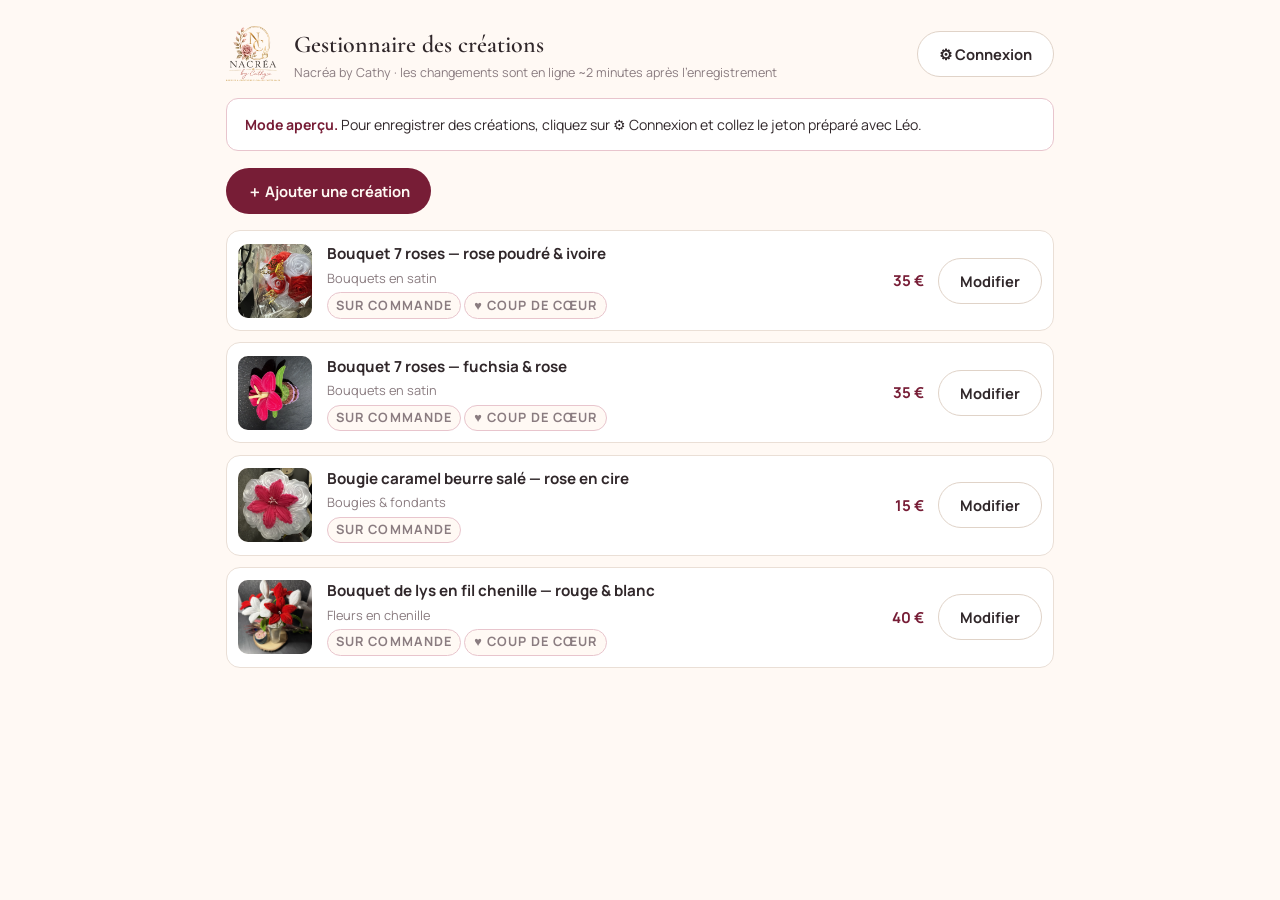
==== admin/index.html @ 980279f2 "Site Nacréa by Cathy : boutique, fiches produits, gestionnaire /admin/, régénération automatique Co-" ====
<!DOCTYPE html>
<html lang="fr">
<head>
<meta charset="UTF-8">
<meta name="viewport" content="width=device-width, initial-scale=1.0">
<meta name="robots" content="noindex, nofollow">
<title>Gestionnaire · Nacréa by Cathy</title>
<link rel="icon" href="/assets/favicon-32-nc.png">
<link rel="preconnect" href="https://fonts.googleapis.com">
<link href="https://fonts.googleapis.com/css2?family=Cormorant+Garamond:wght@500;600&family=Manrope:wght@400;500;600;700&display=swap" rel="stylesheet">
<style>
:root{--ivoire:#FFF9F4;--rose:#E8C5CD;--bordeaux:#771D36;--bordeaux2:#5E1729;--champagne:#C6A46D;--anthracite:#30272A}
*{margin:0;padding:0;box-sizing:border-box}
body{background:var(--ivoire);color:var(--anthracite);font-family:'Manrope',sans-serif;line-height:1.55;font-size:15px}
.wrap{max-width:860px;margin:0 auto;padding:1.2rem 1rem 5rem}
header.top{display:flex;align-items:center;gap:.9rem;padding:.4rem 0 1rem}
header.top img{width:54px}
header.top h1{font-family:'Cormorant Garamond',serif;font-size:1.5rem;font-weight:600}
header.top p{font-size:.78rem;color:#8a7c80}
.spacer{flex:1}
.btn{display:inline-flex;align-items:center;justify-content:center;gap:.4rem;min-height:46px;padding:.6rem 1.3rem;border-radius:999px;border:none;font-family:inherit;font-weight:700;font-size:.92rem;cursor:pointer;text-decoration:none;transition:all .15s}
.btn-p{background:var(--bordeaux);color:var(--ivoire)}
.btn-p:hover{background:var(--bordeaux2)}
.btn-s{background:#fff;color:var(--anthracite);border:1.5px solid #e0d3c8}
.btn-s:hover{border-color:var(--bordeaux)}
.btn-danger{background:none;border:none;color:#a33;font-weight:600;font-size:.82rem;cursor:pointer;min-height:44px;padding:0 .5rem}
.btn[disabled]{opacity:.5;cursor:wait}
.bandeau{border-radius:12px;padding:.9rem 1.1rem;font-size:.88rem;margin-bottom:1.1rem;background:#fff;border:1px solid var(--rose)}
.bandeau.ok{border-color:#b7c4b0}
.bandeau b{color:var(--bordeaux)}
.cartes{display:grid;gap:.7rem}
.cprod{display:flex;gap:.9rem;align-items:center;background:#fff;border:1px solid #eadfd6;border-radius:14px;padding:.7rem}
.cprod img{width:74px;height:74px;object-fit:cover;border-radius:10px;background:#f4ebe3}
.cprod .inf{flex:1;min-width:0}
.cprod .inf b{display:block;font-size:.95rem;white-space:nowrap;overflow:hidden;text-overflow:ellipsis}
.cprod .inf span{font-size:.8rem;color:#8a7c80}
.cprod .prix{font-weight:700;color:var(--bordeaux);white-space:nowrap}
.tag{display:inline-block;font-size:.68rem;font-weight:700;letter-spacing:.08em;text-transform:uppercase;padding:.15rem .55rem;border-radius:999px;background:var(--ivoire);border:1px solid var(--rose);color:var(--bordeaux);margin-top:.2rem}
.tag.off{background:var(--anthracite);color:#fff;border-color:var(--anthracite)}
form{display:grid;gap:1.1rem;background:#fff;border:1px solid #eadfd6;border-radius:16px;padding:1.3rem}
label{display:grid;gap:.35rem;font-weight:600;font-size:.88rem}
label small{font-weight:400;color:#8a7c80}
input[type=text],input[type=number],input[type=url],textarea,select{font-family:inherit;font-size:.95rem;padding:.7rem .8rem;border:1.5px solid #e0d3c8;border-radius:10px;background:var(--ivoire);min-height:46px;width:100%}
textarea{min-height:110px;resize:vertical}
input:focus,textarea:focus,select:focus{outline:2px solid var(--champagne);border-color:var(--champagne)}
.deux{display:grid;gap:1.1rem}
@media(min-width:640px){.deux{grid-template-columns:1fr 1fr}}
fieldset{border:1.5px solid #e0d3c8;border-radius:10px;padding:.8rem .9rem}
legend{font-weight:600;font-size:.88rem;padding:0 .4rem}
.checks{display:flex;flex-wrap:wrap;gap:.4rem .9rem}
.checks label{display:inline-flex;flex-direction:row;align-items:center;gap:.45rem;font-weight:500;min-height:40px}
.checks input{width:19px;height:19px;accent-color:var(--bordeaux)}
.photos{display:flex;flex-wrap:wrap;gap:.6rem}
.ph{position:relative;width:90px;height:90px;border-radius:10px;overflow:hidden;border:1px solid #eadfd6}
.ph img{width:100%;height:100%;object-fit:cover}
.ph button{position:absolute;top:3px;right:3px;width:26px;height:26px;border-radius:50%;border:none;background:rgba(48,39,42,.85);color:#fff;font-size:.85rem;cursor:pointer;line-height:1}
.addph{width:90px;height:90px;border:2px dashed #d5c5b8;border-radius:10px;background:none;font-size:1.6rem;color:var(--champagne);cursor:pointer}
.addph:hover{border-color:var(--bordeaux);color:var(--bordeaux)}
.actions{display:flex;gap:.7rem;flex-wrap:wrap;align-items:center}
.toast{position:fixed;left:50%;bottom:1.2rem;transform:translateX(-50%);background:var(--anthracite);color:#fff;padding:.8rem 1.3rem;border-radius:999px;font-size:.9rem;box-shadow:0 6px 24px rgba(0,0,0,.25);opacity:0;pointer-events:none;transition:opacity .25s;max-width:92vw;text-align:center}
.toast.on{opacity:1}
dialog{border:none;border-radius:16px;padding:1.5rem;max-width:460px;width:92vw;box-shadow:0 10px 40px rgba(0,0,0,.3)}
dialog::backdrop{background:rgba(48,39,42,.5)}
dialog h2{font-family:'Cormorant Garamond',serif;margin-bottom:.6rem}
dialog p{font-size:.87rem;color:#6b5f62;margin-bottom:.9rem}
dialog form{border:none;padding:0}
.hid{display:none!important}
h2.sec{font-family:'Cormorant Garamond',serif;font-size:1.35rem;margin:1.4rem 0 .7rem}
</style>
</head>
<body>
<div class="wrap">

  <header class="top">
    <img src="/assets/logo-header.webp" alt="" onerror="this.style.display='none'">
    <div>
      <h1>Gestionnaire des créations</h1>
      <p>Nacréa by Cathy · les changements sont en ligne ~2 minutes après l'enregistrement</p>
    </div>
    <div class="spacer"></div>
    <button class="btn btn-s" id="btn-config">⚙︎ Connexion</button>
  </header>

  <div class="bandeau" id="bandeau">Chargement…</div>

  <!-- ===== VUE LISTE ===== -->
  <section id="vue-liste">
    <div class="actions" style="margin-bottom:1rem">
      <button class="btn btn-p" id="btn-ajouter">＋ Ajouter une création</button>
    </div>
    <div class="cartes" id="liste"></div>
  </section>

  <!-- ===== VUE FORMULAIRE ===== -->
  <section id="vue-form" class="hid">
    <h2 class="sec" id="form-titre">Nouvelle création</h2>
    <form id="form" autocomplete="off">
      <label>Nom de la création
        <input type="text" id="f-nom" required maxlength="80" placeholder="Bouquet 9 roses — bordeaux &amp; ivoire">
      </label>
      <div class="deux">
        <label>Prix (€)
          <input type="number" id="f-prix" required min="1" max="999" step="0.5">
        </label>
        <label>Collection
          <select id="f-collection"></select>
        </label>
      </div>
      <fieldset>
        <legend>Occasions (plusieurs choix possibles)</legend>
        <div class="checks" id="f-occasions"></div>
      </fieldset>
      <label>Phrase d'accroche <small>1 à 2 phrases, visible sur la boutique et Google</small>
        <textarea id="f-accroche" required maxlength="180" style="min-height:64px"></textarea>
      </label>
      <label>Description complète <small>matières, dimensions, entretien — sauter une ligne entre les paragraphes</small>
        <textarea id="f-description" required></textarea>
      </label>
      <fieldset>
        <legend>Photos</legend>
        <div class="photos" id="f-photos"></div>
        <input type="file" id="f-file" accept="image/*" multiple class="hid">
        <p style="font-size:.78rem;color:#8a7c80;margin-top:.5rem">Les photos sont automatiquement compressées pour le web. Astuce iPhone : si une photo est refusée, envoyez-la-vous en JPG ou activez Réglages → Appareil photo → Formats → « Le plus compatible ».</p>
      </fieldset>
      <div class="deux">
        <label>Statut
          <select id="f-statut"></select>
        </label>
        <label>Lien de paiement Stripe <small>collez le lien « Payment Link » créé dans Stripe — laissez vide pour « Commander par message »</small>
          <input type="url" id="f-stripe" placeholder="https://buy.stripe.com/…">
        </label>
      </div>
      <div class="checks">
        <label><input type="checkbox" id="f-perso" checked> Personnalisable (couleurs, texte)</label>
        <label><input type="checkbox" id="f-coeur"> Coup de cœur (mis en avant sur l'accueil)</label>
      </div>
      <div class="actions">
        <button type="submit" class="btn btn-p" id="btn-save">Enregistrer et publier</button>
        <button type="button" class="btn btn-s" id="btn-annuler">Annuler</button>
        <span class="spacer"></span>
        <button type="button" class="btn-danger hid" id="btn-suppr">Supprimer cette création</button>
      </div>
    </form>
  </section>

</div>

<!-- ===== DIALOG CONNEXION ===== -->
<dialog id="dlg-config">
  <h2>Connexion GitHub</h2>
  <p>Le gestionnaire enregistre les créations directement dans le site. Ces informations restent sur cet appareil (rien n'est envoyé ailleurs que chez GitHub).</p>
  <form method="dialog">
    <label>Compte GitHub (owner)
      <input type="text" id="c-owner" placeholder="nacreabycathy">
    </label>
    <label>Nom du dépôt (repo)
      <input type="text" id="c-repo" placeholder="nacreabycathy.github.io">
    </label>
    <label>Jeton d'accès (token)
      <input type="text" id="c-token" placeholder="github_pat_…">
      <small>Créé une fois avec Léo : accès « Contents » en écriture sur ce dépôt uniquement.</small>
    </label>
    <div class="actions">
      <button class="btn btn-p" id="c-save" value="save">Se connecter</button>
      <button class="btn btn-s" value="cancel">Fermer</button>
    </div>
  </form>
</dialog>

<div class="toast" id="toast"></div>

<script>
"use strict";
/* ============================================================
   Gestionnaire Nacréa — SPA vanilla.
   Deux modes :
   - local  : lecture de /data/products.json (aperçu, pas d'écriture)
   - github : lecture/écriture via l'API GitHub (token localStorage)
   ============================================================ */
const LS_KEY = "nacrea_admin_v1";
const PATH_JSON = "data/products.json";
const BRANCH = "main";

const CFG_DEFAUT = { collections: {}, occasions: {}, statuts: {} };
let CFG = CFG_DEFAUT;          // config_nacrea.json (labels)
let CATALOG = { produits: [] };
let SHA = null;                 // sha GitHub courant de products.json
let EDIT_SLUG = null;           // slug en cours d'édition (null = création)
let NEW_PHOTOS = [];            // {name, blob, dataUrl} à uploader
let PHOTOS = [];                // chemins existants conservés

const $ = (id) => document.getElementById(id);
const conn = () => { try { return JSON.parse(localStorage.getItem(LS_KEY)) || {}; } catch { return {}; } };
const online = () => { const c = conn(); return !!(c.owner && c.repo && c.token); };

function toast(msg, ms = 3200) {
  const t = $("toast"); t.textContent = msg; t.classList.add("on");
  clearTimeout(t._h); t._h = setTimeout(() => t.classList.remove("on"), ms);
}

/* ---------- API GitHub ---------- */
function ghHeaders() {
  return { "Authorization": "Bearer " + conn().token, "Accept": "application/vnd.github+json" };
}
function ghUrl(path) {
  const c = conn();
  return `https://api.github.com/repos/${c.owner}/${c.repo}/contents/${path}`;
}
function b64EncodeUtf8(str) {
  const bytes = new TextEncoder().encode(str);
  let bin = ""; bytes.forEach(b => bin += String.fromCharCode(b));
  return btoa(bin);
}
function b64DecodeUtf8(b64) {
  const bin = atob(b64.replace(/\n/g, ""));
  const bytes = Uint8Array.from(bin, ch => ch.charCodeAt(0));
  return new TextDecoder().decode(bytes);
}
async function ghGetJson() {
  const r = await fetch(ghUrl(PATH_JSON) + "?ref=" + BRANCH, { headers: ghHeaders() });
  if (r.status === 401) throw new Error("Jeton invalide ou expiré — ouvrez ⚙︎ Connexion.");
  if (r.status === 404) throw new Error("data/products.json introuvable dans le dépôt.");
  if (!r.ok) throw new Error("GitHub a répondu " + r.status);
  const j = await r.json();
  SHA = j.sha;
  return JSON.parse(b64DecodeUtf8(j.content));
}
async function ghPut(path, contentB64, message, sha) {
  const body = { message, content: contentB64, branch: BRANCH };
  if (sha) body.sha = sha;
  const r = await fetch(ghUrl(path), { method: "PUT", headers: ghHeaders(), body: JSON.stringify(body) });
  if (r.status === 409 || r.status === 422) throw new Error("Conflit d'enregistrement — rechargez la page et recommencez.");
  if (!r.ok) throw new Error("Échec de l'envoi (" + r.status + ")");
  return r.json();
}
async function ghSaveCatalog(message) {
  const contenu = JSON.stringify(CATALOG, null, 2) + "\n";
  const res = await ghPut(PATH_JSON, b64EncodeUtf8(contenu), message, SHA);
  SHA = res.content.sha;
}

/* ---------- Chargement ---------- */
async function chargerConfig() {
  try {
    if (online()) {
      const r = await fetch(ghUrl("scripts/config_nacrea.json") + "?ref=" + BRANCH, { headers: ghHeaders() });
      if (r.ok) { CFG = JSON.parse(b64DecodeUtf8((await r.json()).content)); return; }
    }
    const r = await fetch("/scripts/config_nacrea.json");
    if (r.ok) CFG = await r.json();
  } catch { /* labels par défaut */ }
}
async function chargerCatalogue() {
  if (online()) {
    CATALOG = await ghGetJson();
  } else {
    const r = await fetch("/" + PATH_JSON);
    if (!r.ok) throw new Error("Impossible de lire " + PATH_JSON);
    CATALOG = await r.json();
  }
}

/* ---------- Rendu ---------- */
function bandeau() {
  const b = $("bandeau");
  if (online()) {
    const c = conn();
    b.className = "bandeau ok";
    b.innerHTML = `Connecté à <b>${c.owner}/${c.repo}</b> — vos enregistrements sont publiés automatiquement.`;
  } else {
    b.className = "bandeau";
    b.innerHTML = `<b>Mode aperçu.</b> Pour enregistrer des créations, cliquez sur ⚙︎ Connexion et collez le jeton préparé avec Léo.`;
  }
}
function labelOf(map, k) { return (CFG[map] && CFG[map][k]) || k; }
function renderListe() {
  const el = $("liste");
  const ps = CATALOG.produits || [];
  if (!ps.length) { el.innerHTML = "<p>Aucune création pour le moment. Ajoutez la première !</p>"; return; }
  el.innerHTML = ps.map(p => `
    <div class="cprod">
      <img src="/${(p.photos && p.photos[0]) || ""}" alt="" onerror="this.style.visibility='hidden'">
      <div class="inf">
        <b>${esc(p.nom)}</b>
        <span>${esc(labelOf("collections", p.collection))}</span><br>
        <span class="tag ${p.statut === "epuise" ? "off" : ""}">${esc(labelOf("statuts", p.statut))}</span>
        ${p.coup_de_coeur ? '<span class="tag">♥ coup de cœur</span>' : ""}
      </div>
      <div class="prix">${p.prix} €</div>
      <button class="btn btn-s" data-edit="${esc(p.slug)}">Modifier</button>
    </div>`).join("");
  el.querySelectorAll("[data-edit]").forEach(b =>
    b.addEventListener("click", () => ouvrirForm(b.dataset.edit)));
}
function esc(s) { const d = document.createElement("div"); d.textContent = s == null ? "" : String(s); return d.innerHTML; }

/* ---------- Formulaire ---------- */
function remplirSelects() {
  $("f-collection").innerHTML = Object.entries(CFG.collections || {})
    .map(([k, v]) => `<option value="${k}">${esc(v)}</option>`).join("");
  $("f-statut").innerHTML = Object.entries(CFG.statuts || {})
    .map(([k, v]) => `<option value="${k}">${esc(v)}</option>`).join("");
  $("f-occasions").innerHTML = Object.entries(CFG.occasions || {})
    .map(([k, v]) => `<label><input type="checkbox" value="${k}"> ${esc(v)}</label>`).join("");
}
function slugify(s) {
  return s.normalize("NFD").replace(/[̀-ͯ]/g, "")
    .toLowerCase().replace(/[^a-z0-9]+/g, "-").replace(/^-+|-+$/g, "").slice(0, 60);
}
function renderPhotos() {
  const zone = $("f-photos");
  const vign = PHOTOS.map((p, i) =>
    `<div class="ph"><img src="/${esc(p)}"><button type="button" data-rmold="${i}" aria-label="Retirer">✕</button></div>`)
    .concat(NEW_PHOTOS.map((n, i) =>
      `<div class="ph"><img src="${n.dataUrl}"><button type="button" data-rmnew="${i}" aria-label="Retirer">✕</button></div>`));
  zone.innerHTML = vign.join("") + `<button type="button" class="addph" id="btn-addph" aria-label="Ajouter une photo">＋</button>`;
  $("btn-addph").addEventListener("click", () => $("f-file").click());
  zone.querySelectorAll("[data-rmold]").forEach(b => b.addEventListener("click", () => { PHOTOS.splice(+b.dataset.rmold, 1); renderPhotos(); }));
  zone.querySelectorAll("[data-rmnew]").forEach(b => b.addEventListener("click", () => { NEW_PHOTOS.splice(+b.dataset.rmnew, 1); renderPhotos(); }));
}
function ouvrirForm(slug) {
  EDIT_SLUG = slug || null;
  NEW_PHOTOS = [];
  const p = slug ? CATALOG.produits.find(x => x.slug === slug) : null;
  $("form-titre").textContent = p ? "Modifier : " + p.nom : "Nouvelle création";
  $("btn-suppr").classList.toggle("hid", !p);
  $("f-nom").value = p ? p.nom : "";
  $("f-prix").value = p ? p.prix : "";
  $("f-collection").value = p ? p.collection : Object.keys(CFG.collections)[0];
  $("f-statut").value = p ? p.statut : "sur-commande";
  $("f-accroche").value = p ? p.accroche : "";
  $("f-description").value = p ? p.description : "";
  $("f-stripe").value = p ? (p.stripe_url || "") : "";
  $("f-perso").checked = p ? !!p.personnalisable : true;
  $("f-coeur").checked = p ? !!p.coup_de_coeur : false;
  $("f-occasions").querySelectorAll("input").forEach(c => c.checked = p ? p.occasions.includes(c.value) : false);
  PHOTOS = p ? [...p.photos] : [];
  renderPhotos();
  $("vue-liste").classList.add("hid");
  $("vue-form").classList.remove("hid");
  window.scrollTo(0, 0);
}
function fermerForm() {
  $("vue-form").classList.add("hid");
  $("vue-liste").classList.remove("hid");
}

/* ---------- Compression photo (WebP, fallback JPEG) ---------- */
async function compresser(file) {
  let bmp;
  try { bmp = await createImageBitmap(file); }
  catch { throw new Error(`« ${file.name} » n'est pas lisible par ce navigateur (photo HEIC ?). Envoyez-la en JPG.`); }
  const MAX = 1400;
  const ratio = Math.min(1, MAX / Math.max(bmp.width, bmp.height));
  const cv = document.createElement("canvas");
  cv.width = Math.round(bmp.width * ratio); cv.height = Math.round(bmp.height * ratio);
  cv.getContext("2d").drawImage(bmp, 0, 0, cv.width, cv.height);
  let blob = await new Promise(res => cv.toBlob(res, "image/webp", 0.85));
  let ext = "webp";
  if (!blob) { blob = await new Promise(res => cv.toBlob(res, "image/jpeg", 0.85)); ext = "jpg"; }
  const dataUrl = await new Promise(res => { const fr = new FileReader(); fr.onload = () => res(fr.result); fr.readAsDataURL(blob); });
  return { blob, dataUrl, ext };
}
$("f-file").addEventListener("change", async (ev) => {
  for (const file of ev.target.files) {
    try {
      const { blob, dataUrl, ext } = await compresser(file);
      NEW_PHOTOS.push({ blob, dataUrl, ext });
    } catch (e) { alert(e.message); }
  }
  ev.target.value = "";
  renderPhotos();
});

/* ---------- Enregistrement ---------- */
$("form").addEventListener("submit", async (ev) => {
  ev.preventDefault();
  if (!online()) { $("dlg-config").showModal(); return; }
  const occasions = [...$("f-occasions").querySelectorAll("input:checked")].map(c => c.value);
  if (!occasions.length) { alert("Choisissez au moins une occasion."); return; }
  if (!PHOTOS.length && !NEW_PHOTOS.length) { alert("Ajoutez au moins une photo."); return; }

  const btn = $("btn-save"); btn.disabled = true; btn.textContent = "Publication…";
  try {
    const nom = $("f-nom").value.trim();
    const slug = EDIT_SLUG || uniqueSlug(slugify(nom));

    // 1. Upload des nouvelles photos
    for (let i = 0; i < NEW_PHOTOS.length; i++) {
      const n = NEW_PHOTOS[i];
      const chemin = `assets/produits/${slug}-${Date.now()}-${i + 1}.${n.ext}`;
      const b64 = n.dataUrl.split(",")[1];
      toast(`Envoi de la photo ${i + 1}/${NEW_PHOTOS.length}…`, 8000);
      await ghPut(chemin, b64, `photo : ${chemin}`);
      PHOTOS.push(chemin);
    }

    // 2. Mise à jour du catalogue
    const produit = {
      slug, nom,
      prix: parseFloat($("f-prix").value),
      collection: $("f-collection").value,
      occasions,
      accroche: $("f-accroche").value.trim(),
      description: $("f-description").value.trim(),
      photos: PHOTOS,
      stripe_url: $("f-stripe").value.trim(),
      statut: $("f-statut").value,
      personnalisable: $("f-perso").checked,
      coup_de_coeur: $("f-coeur").checked,
      ajoute_le: (EDIT_SLUG && (CATALOG.produits.find(x => x.slug === EDIT_SLUG) || {}).ajoute_le) || new Date().toISOString().slice(0, 10),
    };
    const idx = CATALOG.produits.findIndex(x => x.slug === slug);
    if (idx >= 0) CATALOG.produits[idx] = produit; else CATALOG.produits.unshift(produit);
    await ghSaveCatalog((idx >= 0 ? "modif" : "ajout") + " : " + nom);

    toast("Enregistré ! La création sera en ligne dans ~2 minutes ✓", 6000);
    fermerForm(); renderListe();
  } catch (e) {
    alert("Erreur : " + e.message);
  } finally {
    btn.disabled = false; btn.textContent = "Enregistrer et publier";
  }
});
function uniqueSlug(base) {
  let s = base || "creation", i = 2;
  while (CATALOG.produits.some(p => p.slug === s)) s = base + "-" + i++;
  return s;
}

/* ---------- Suppression ---------- */
$("btn-suppr").addEventListener("click", async () => {
  const p = CATALOG.produits.find(x => x.slug === EDIT_SLUG);
  if (!p) return;
  if (!confirm(`Supprimer « ${p.nom} » ? La fiche sera retirée du site.`)) return;
  try {
    CATALOG.produits = CATALOG.produits.filter(x => x.slug !== EDIT_SLUG);
    await ghSaveCatalog("suppression : " + p.nom);
    toast("Création supprimée. Mise à jour du site dans ~2 minutes ✓", 5000);
    fermerForm(); renderListe();
  } catch (e) { alert("Erreur : " + e.message); }
});

/* ---------- Connexion ---------- */
$("btn-config").addEventListener("click", () => {
  const c = conn();
  const def = (v) => (v && v[0] !== "[") ? v : "";
  $("c-owner").value = c.owner || def(CFG.github_owner);
  $("c-repo").value = c.repo || def(CFG.github_repo);
  $("c-token").value = c.token || "";
  $("dlg-config").showModal();
});
$("c-save").addEventListener("click", async () => {
  const c = { owner: $("c-owner").value.trim(), repo: $("c-repo").value.trim(), token: $("c-token").value.trim() };
  localStorage.setItem(LS_KEY, JSON.stringify(c));
  if (online()) {
    try { await chargerCatalogue(); await chargerConfig(); remplirSelects(); toast("Connexion réussie ✓"); }
    catch (e) { toast("Connexion impossible : " + e.message, 6000); }
  }
  bandeau(); renderListe();
});

/* ---------- Init ---------- */
$("btn-ajouter").addEventListener("click", () => ouvrirForm(null));
$("btn-annuler").addEventListener("click", fermerForm);
(async function init() {
  bandeau();
  try {
    await chargerConfig();
    remplirSelects();
    await chargerCatalogue();
    renderListe();
  } catch (e) {
    $("liste").innerHTML = "<p>" + esc(e.message) + "</p>";
  }
})();
</script>
</body>
</html>
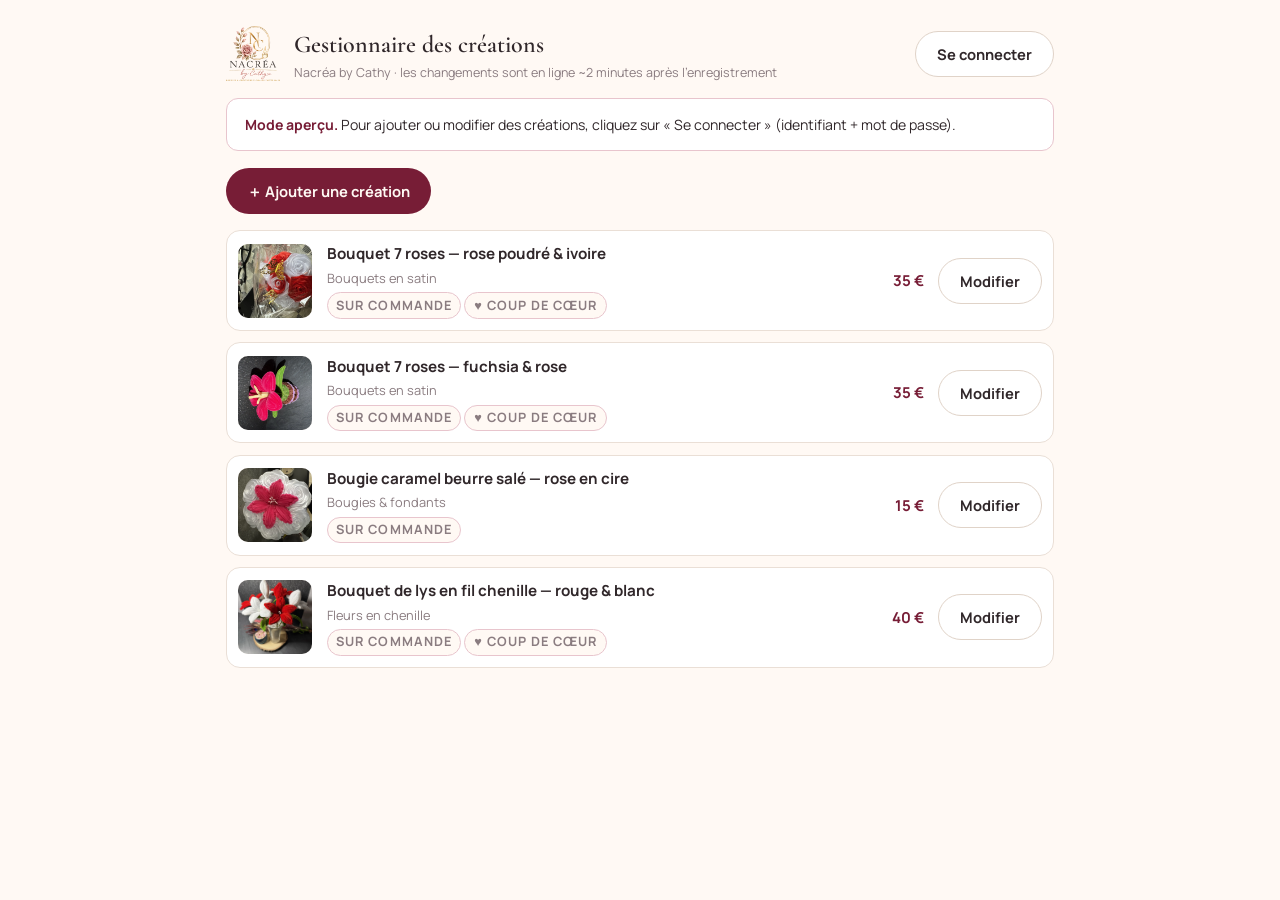
==== commit 62515baa: "Gestionnaire : connexion par identifiant + mot de passe (jeton chiffré AES-GCM) Co-Authored-By: Clau" ====
--- a/admin/index.html
+++ b/admin/index.html
@@ -78,7 +78,7 @@
       <p>Nacréa by Cathy · les changements sont en ligne ~2 minutes après l'enregistrement</p>
     </div>
     <div class="spacer"></div>
-    <button class="btn btn-s" id="btn-config">⚙︎ Connexion</button>
+    <button class="btn btn-s" id="btn-config">Se connecter</button>
   </header>
 
   <div class="bandeau" id="bandeau">Chargement…</div>
@@ -147,22 +147,18 @@
 
 <!-- ===== DIALOG CONNEXION ===== -->
 <dialog id="dlg-config">
-  <h2>Connexion GitHub</h2>
-  <p>Le gestionnaire enregistre les créations directement dans le site. Ces informations restent sur cet appareil (rien n'est envoyé ailleurs que chez GitHub).</p>
-  <form method="dialog">
-    <label>Compte GitHub (owner)
-      <input type="text" id="c-owner" placeholder="nacreabycathy">
+  <h2>Connexion</h2>
+  <p>Entrez vos identifiants pour pouvoir enregistrer et publier vos créations.</p>
+  <form>
+    <label>Identifiant
+      <input type="text" id="c-user" autocomplete="username" autocapitalize="none">
     </label>
-    <label>Nom du dépôt (repo)
-      <input type="text" id="c-repo" placeholder="nacreabycathy.github.io">
-    </label>
-    <label>Jeton d'accès (token)
-      <input type="text" id="c-token" placeholder="github_pat_…">
-      <small>Créé une fois avec Léo : accès « Contents » en écriture sur ce dépôt uniquement.</small>
+    <label>Mot de passe
+      <input type="password" id="c-pass" autocomplete="current-password">
     </label>
     <div class="actions">
-      <button class="btn btn-p" id="c-save" value="save">Se connecter</button>
-      <button class="btn btn-s" value="cancel">Fermer</button>
+      <button type="submit" class="btn btn-p" id="c-save">Se connecter</button>
+      <button type="button" class="btn btn-s" id="c-close">Fermer</button>
     </div>
   </form>
 </dialog>
@@ -264,12 +260,13 @@
 function bandeau() {
   const b = $("bandeau");
   if (online()) {
-    const c = conn();
     b.className = "bandeau ok";
-    b.innerHTML = `Connecté à <b>${c.owner}/${c.repo}</b> — vos enregistrements sont publiés automatiquement.`;
+    b.innerHTML = `<b>Session ouverte</b> — vos enregistrements sont publiés automatiquement sur le site.`;
+    $("btn-config").textContent = "⏻ Déconnexion";
   } else {
     b.className = "bandeau";
-    b.innerHTML = `<b>Mode aperçu.</b> Pour enregistrer des créations, cliquez sur ⚙︎ Connexion et collez le jeton préparé avec Léo.`;
+    b.innerHTML = `<b>Mode aperçu.</b> Pour ajouter ou modifier des créations, cliquez sur « Se connecter » (identifiant + mot de passe).`;
+    $("btn-config").textContent = "Se connecter";
   }
 }
 function labelOf(map, k) { return (CFG[map] && CFG[map][k]) || k; }
@@ -441,23 +438,57 @@
   } catch (e) { alert("Erreur : " + e.message); }
 });
 
-/* ---------- Connexion ---------- */
+/* ---------- Connexion (identifiant + mot de passe) ----------
+   Le mot de passe déverrouille un jeton chiffré (admin/auth.json,
+   AES-256-GCM, clé dérivée PBKDF2-SHA256 600 000 itérations).
+   Le jeton déchiffré reste sur cet appareil (localStorage).      */
+async function login(user, pass) {
+  const r = await fetch("auth.json", { cache: "no-store" });
+  if (!r.ok) throw new Error("Coffre d'accès introuvable (auth.json)");
+  const b = await r.json();
+  const dec = (s) => Uint8Array.from(atob(s), ch => ch.charCodeAt(0));
+  const keyMat = await crypto.subtle.importKey(
+    "raw", new TextEncoder().encode(user.trim().toLowerCase() + ":" + pass),
+    "PBKDF2", false, ["deriveKey"]);
+  const key = await crypto.subtle.deriveKey(
+    { name: "PBKDF2", salt: dec(b.salt), iterations: b.iter, hash: "SHA-256" },
+    keyMat, { name: "AES-GCM", length: 256 }, false, ["decrypt"]);
+  let plain;
+  try {
+    plain = await crypto.subtle.decrypt({ name: "AES-GCM", iv: dec(b.iv) }, key, dec(b.data));
+  } catch { throw new Error("Identifiant ou mot de passe incorrect"); }
+  const creds = JSON.parse(new TextDecoder().decode(plain));
+  localStorage.setItem(LS_KEY, JSON.stringify(creds));
+  return creds;
+}
 $("btn-config").addEventListener("click", () => {
-  const c = conn();
-  const def = (v) => (v && v[0] !== "[") ? v : "";
-  $("c-owner").value = c.owner || def(CFG.github_owner);
-  $("c-repo").value = c.repo || def(CFG.github_repo);
-  $("c-token").value = c.token || "";
+  if (online()) {
+    if (confirm("Se déconnecter de cet appareil ?")) {
+      localStorage.removeItem(LS_KEY);
+      bandeau(); renderListe(); toast("Déconnecté.");
+    }
+    return;
+  }
+  $("c-pass").value = "";
   $("dlg-config").showModal();
+  $("c-user").focus();
 });
-$("c-save").addEventListener("click", async () => {
-  const c = { owner: $("c-owner").value.trim(), repo: $("c-repo").value.trim(), token: $("c-token").value.trim() };
-  localStorage.setItem(LS_KEY, JSON.stringify(c));
-  if (online()) {
-    try { await chargerCatalogue(); await chargerConfig(); remplirSelects(); toast("Connexion réussie ✓"); }
-    catch (e) { toast("Connexion impossible : " + e.message, 6000); }
-  }
-  bandeau(); renderListe();
+$("c-close").addEventListener("click", () => $("dlg-config").close());
+$("dlg-config").querySelector("form").addEventListener("submit", async (ev) => {
+  ev.preventDefault();
+  const btn = $("c-save"); btn.disabled = true; btn.textContent = "Vérification…";
+  try {
+    await login($("c-user").value, $("c-pass").value);
+    $("dlg-config").close();
+    await chargerConfig(); remplirSelects();
+    await chargerCatalogue();
+    bandeau(); renderListe();
+    toast("Connexion réussie ✓");
+  } catch (e) {
+    toast(e.message, 5000);
+  } finally {
+    btn.disabled = false; btn.textContent = "Se connecter";
+  }
 });
 
 /* ---------- Init ---------- */
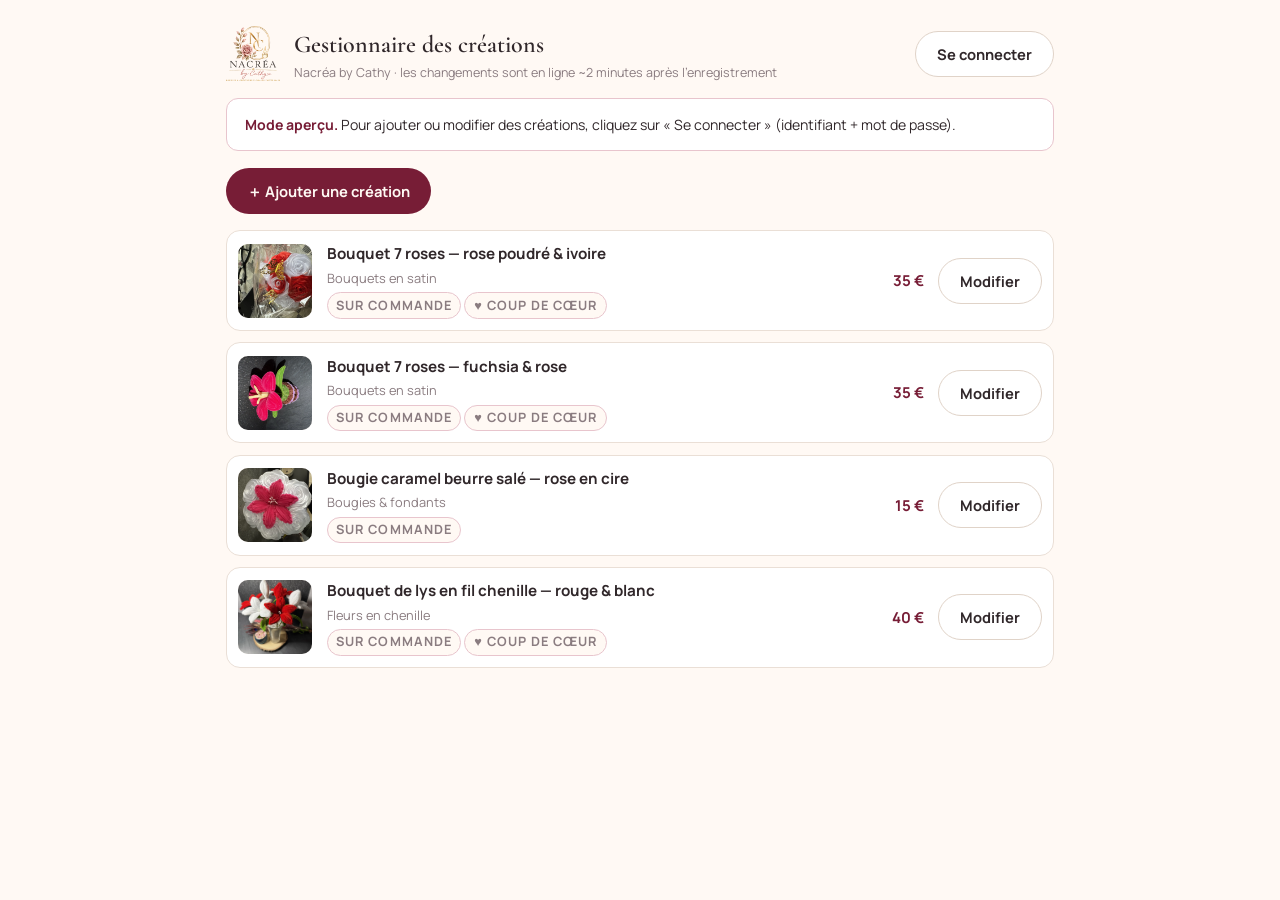
==== commit 9cccc0ca: "Fiche produit Phase 5 : catégorie, fil d'Ariane complet, colonne achat sticky, barre d'achat mobile," ====
--- a/admin/index.html
+++ b/admin/index.html
@@ -117,6 +117,23 @@
         <textarea id="f-description" required></textarea>
       </label>
       <fieldset>
+        <legend>Détails de la fiche (facultatif, mais recommandé)</legend>
+        <div class="deux">
+          <label>Dimensions
+            <input type="text" id="f-dimensions" maxlength="120" placeholder="Hauteur 30 cm · diamètre 25 cm">
+          </label>
+          <label>Délai de fabrication
+            <input type="text" id="f-delai" maxlength="120" placeholder="environ 5 jours avant remise ou envoi">
+          </label>
+        </div>
+        <label style="margin-top:1rem">Matières
+          <input type="text" id="f-matieres" maxlength="200" placeholder="Ruban de satin, papillons métalliques, emballage cartonné">
+        </label>
+        <label style="margin-top:1rem">Conseils d'entretien <small>laissez vide pour afficher les conseils standards (fleurs) ou de sécurité (bougies)</small>
+          <textarea id="f-entretien" maxlength="500" style="min-height:64px"></textarea>
+        </label>
+      </fieldset>
+      <fieldset>
         <legend>Photos</legend>
         <div class="photos" id="f-photos"></div>
         <input type="file" id="f-file" accept="image/*" multiple class="hid">
@@ -327,6 +344,10 @@
   $("f-statut").value = p ? p.statut : "sur-commande";
   $("f-accroche").value = p ? p.accroche : "";
   $("f-description").value = p ? p.description : "";
+  $("f-dimensions").value = p ? (p.dimensions || "") : "";
+  $("f-delai").value = p ? (p.delai || "") : "";
+  $("f-matieres").value = p ? (p.matieres || "") : "";
+  $("f-entretien").value = p ? (p.entretien || "") : "";
   $("f-stripe").value = p ? (p.stripe_url || "") : "";
   $("f-perso").checked = p ? !!p.personnalisable : true;
   $("f-coeur").checked = p ? !!p.coup_de_coeur : false;
@@ -400,6 +421,10 @@
       occasions,
       accroche: $("f-accroche").value.trim(),
       description: $("f-description").value.trim(),
+      dimensions: $("f-dimensions").value.trim(),
+      delai: $("f-delai").value.trim(),
+      matieres: $("f-matieres").value.trim(),
+      entretien: $("f-entretien").value.trim(),
       photos: PHOTOS,
       stripe_url: $("f-stripe").value.trim(),
       statut: $("f-statut").value,
